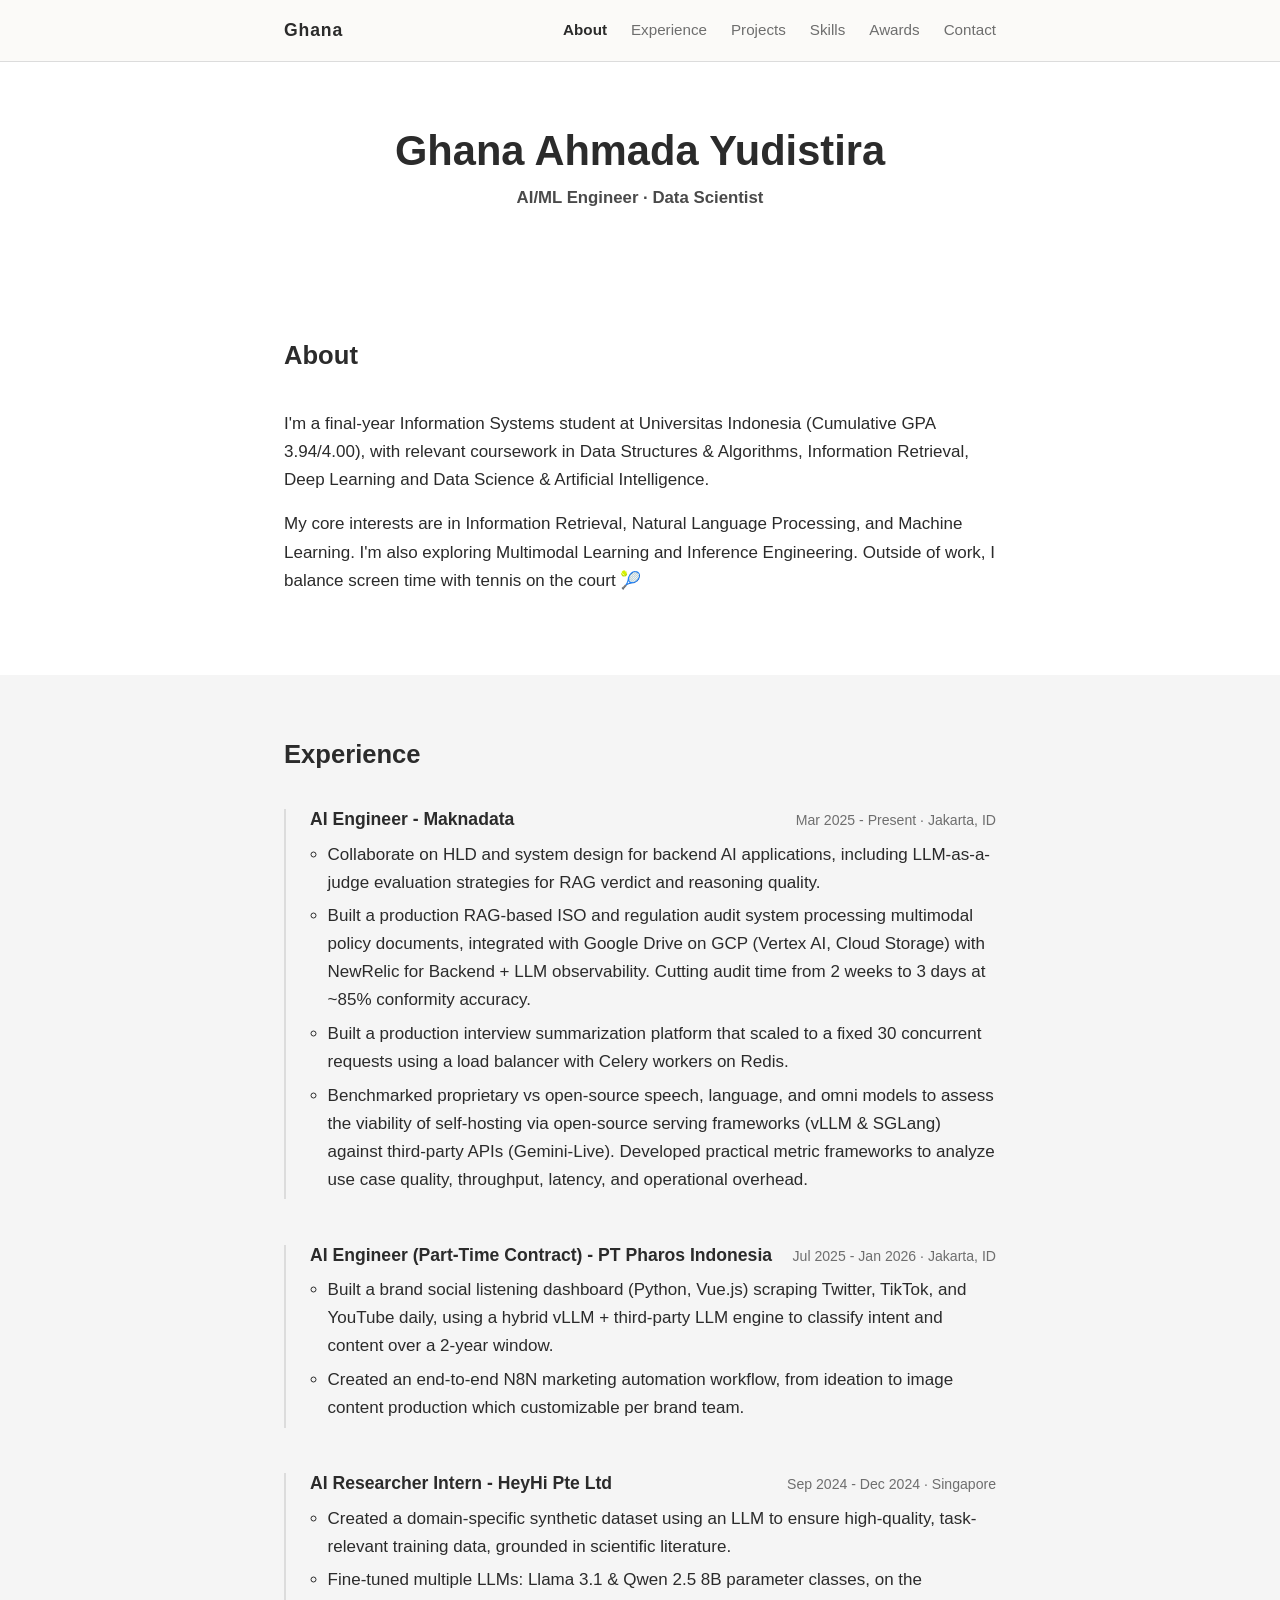
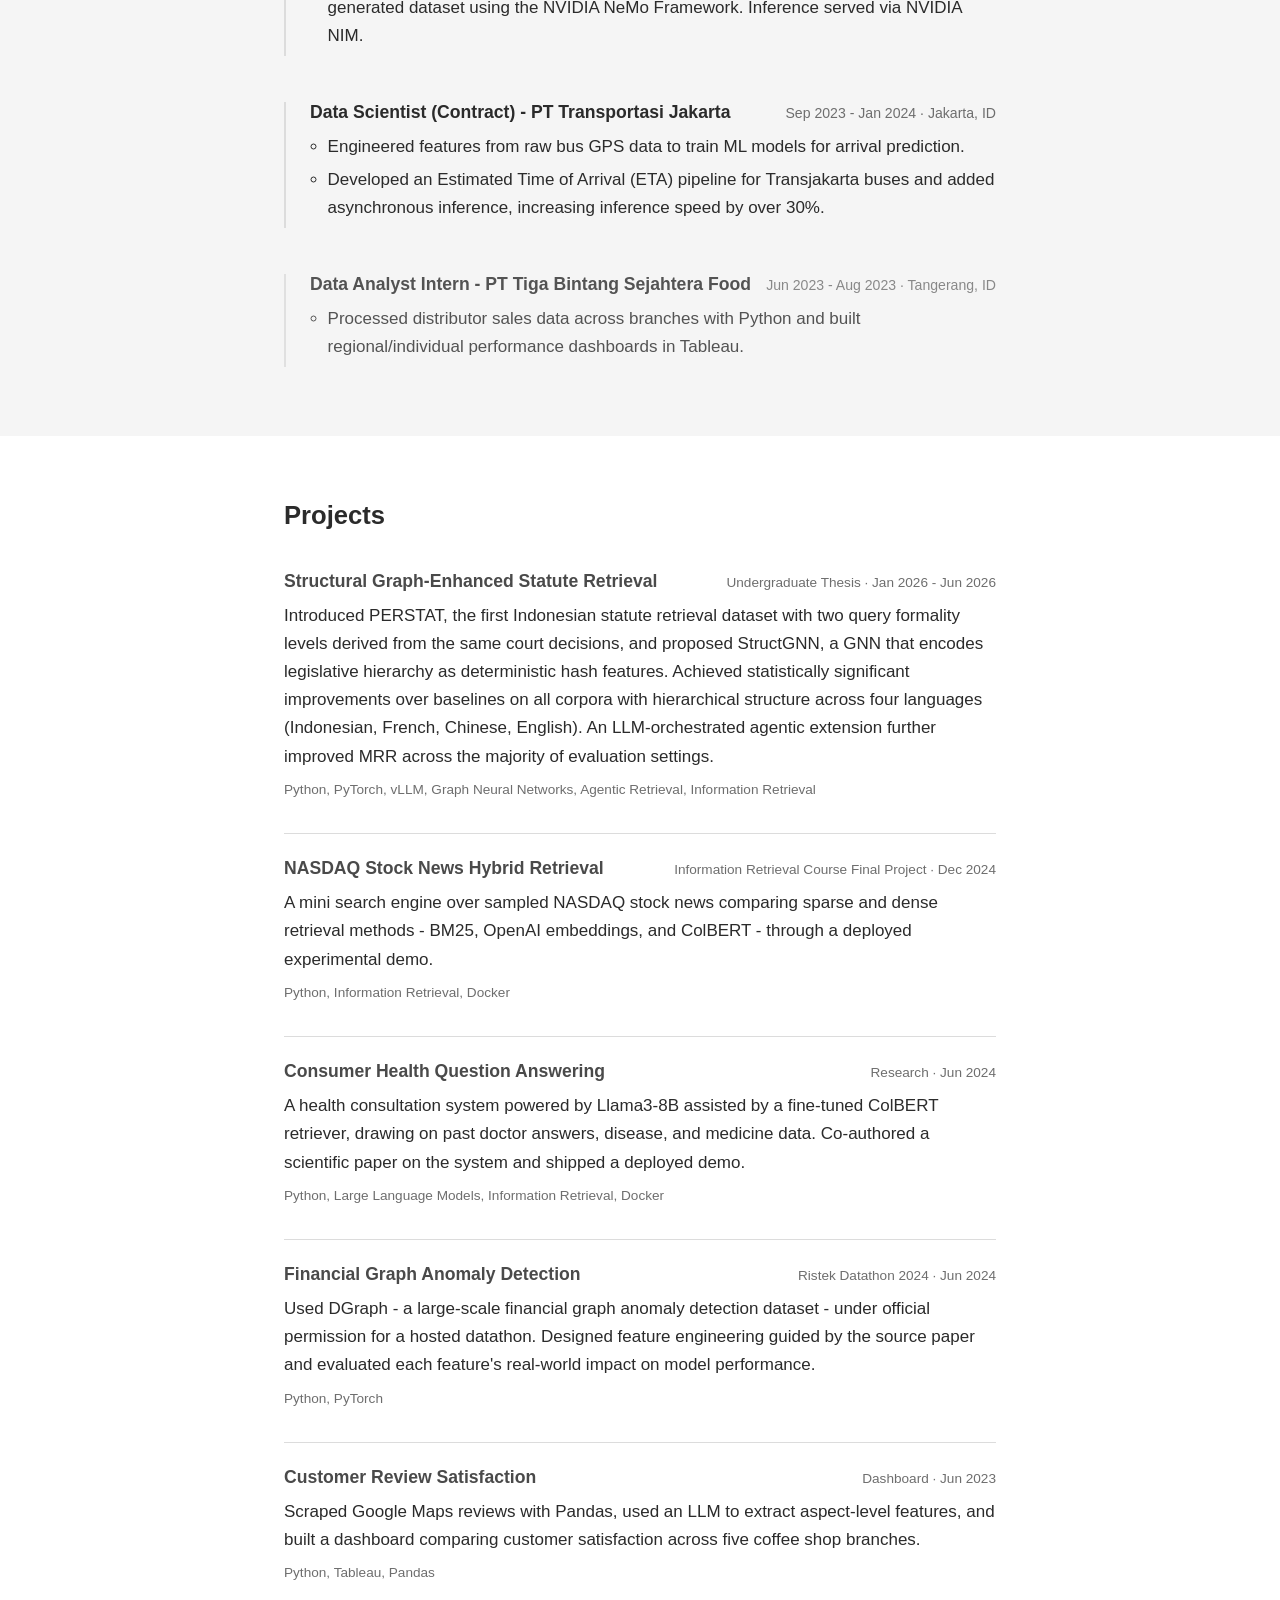
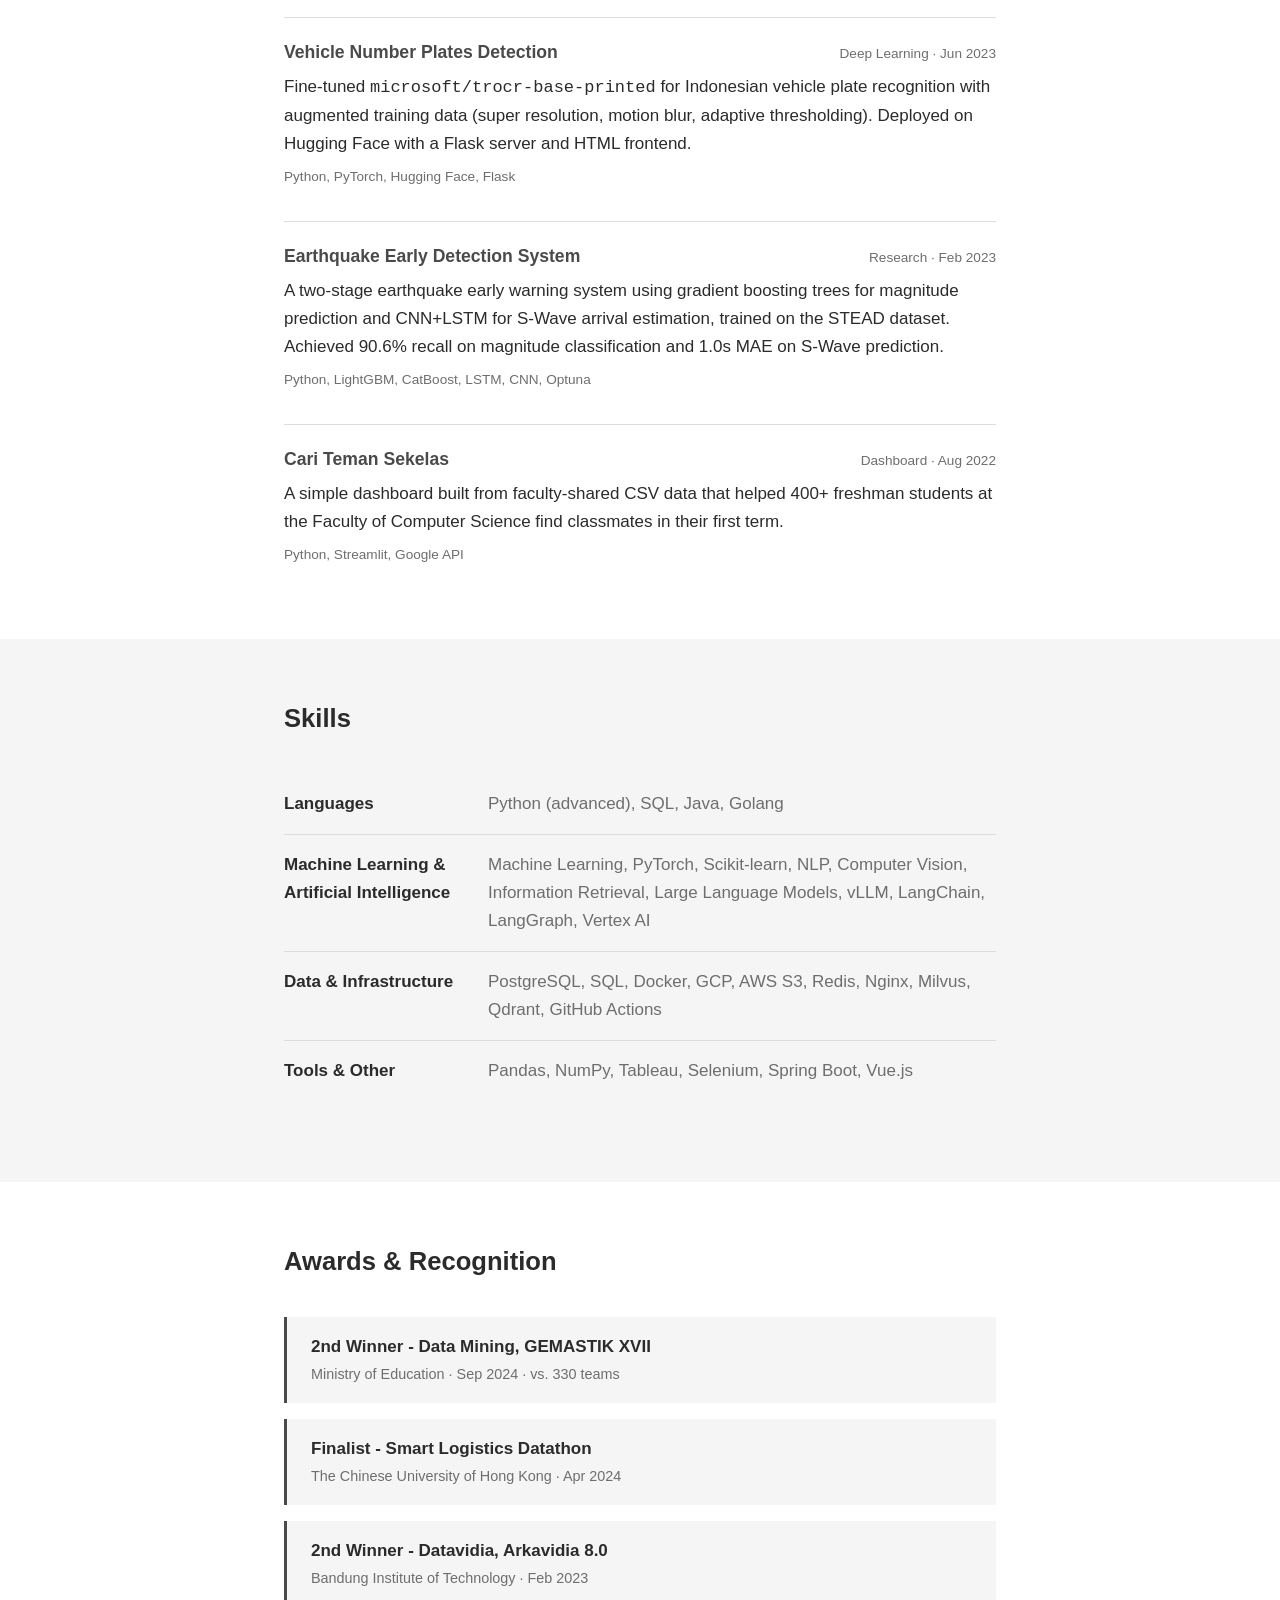
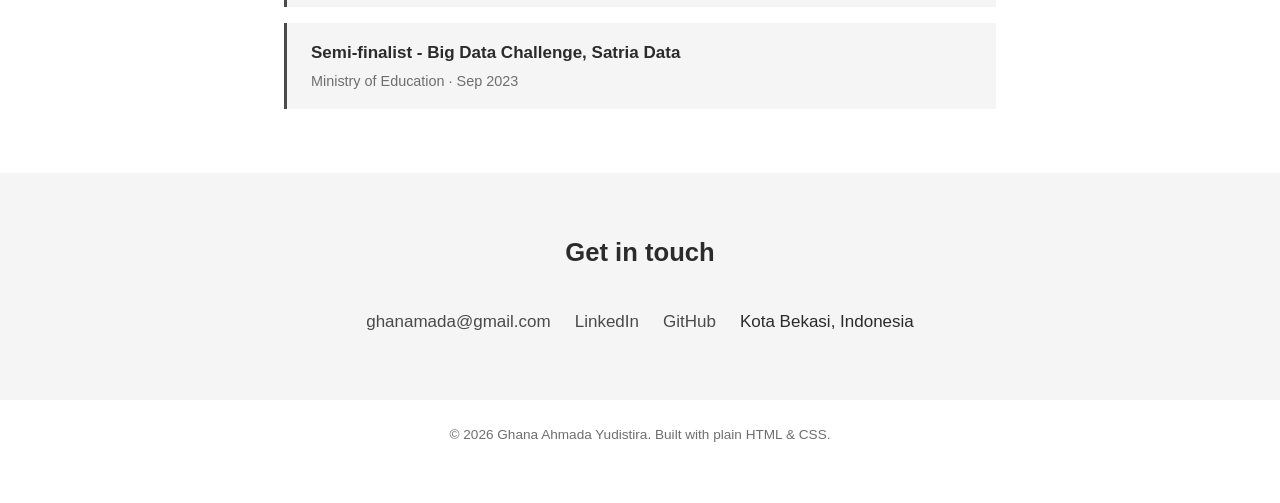
==== index.html @ a3ff5df8 "Initial commit: personal portfolio website Static HTML/CSS/JS portfolio with project detail pages fo" ====
<!DOCTYPE html>
<html lang="en">
<head>
  <meta charset="UTF-8">
  <meta name="viewport" content="width=device-width, initial-scale=1.0">
  <title>Ghana Ahmada Yudistira - AI/ML Engineer</title>
  <meta name="description" content="Portfolio of Ghana Ahmada Yudistira, AI/ML Engineer and Data Scientist.">
  <link rel="stylesheet" href="css/style.css">
</head>
<body>

  <header class="site-header">
    <nav class="nav">
      <a href="#top" class="nav__brand">Ghana</a>
      <button class="nav__toggle" id="navToggle" aria-label="Toggle navigation" aria-expanded="false">
        <span></span><span></span><span></span>
      </button>
      <ul class="nav__links" id="navLinks">
        <li><a href="#about">About</a></li>
        <li><a href="#experience">Experience</a></li>
        <li><a href="#projects">Projects</a></li>
        <li><a href="#skills">Skills</a></li>
        <li><a href="#awards">Awards</a></li>
        <li><a href="#contact">Contact</a></li>
      </ul>
    </nav>
  </header>

  <main id="top">

    <!-- Hero -->
    <section class="hero">
      <div class="container hero__inner">
        <h1 class="hero__name">Ghana Ahmada Yudistira</h1>
        <p class="hero__tagline">AI/ML Engineer · Data Scientist</p>
      </div>
    </section>

    <!-- About -->
    <section id="about" class="section">
      <div class="container">
        <h2 class="section__title">About</h2>
        <p>
          I'm a final-year Information Systems student at Universitas Indonesia (Cumulative GPA 3.94/4.00),
          with relevant coursework in Data Structures &amp; Algorithms, Information Retrieval, Deep Learning and
          Data Science &amp; Artificial Intelligence.
        </p>
        <p>
          My core interests are in Information Retrieval, Natural Language Processing, and Machine
          Learning. I'm also exploring Multimodal Learning and Inference Engineering.
          Outside of work, I balance screen time with tennis on the court 🎾
        </p>
      </div>
    </section>

    <!-- Experience -->
    <section id="experience" class="section section--alt">
      <div class="container">
        <h2 class="section__title">Experience</h2>
        <ol class="timeline">

          <li class="timeline__item">
            <div class="timeline__head">
              <h3>AI Engineer - Maknadata</h3>
              <span class="timeline__date">Mar 2025 - Present · Jakarta, ID</span>
            </div>
            <ul>
              <li>Collaborate on HLD and system design for backend AI applications, including LLM-as-a-judge evaluation strategies for RAG verdict and reasoning quality.</li>
              <li>Built a production RAG-based ISO and regulation audit system processing multimodal policy documents, integrated with Google Drive on GCP (Vertex AI, Cloud Storage) with NewRelic for Backend + LLM observability. Cutting audit time from 2 weeks to 3 days at ~85% conformity accuracy.</li>
              <li>Built a production interview summarization platform that scaled to a fixed 30 concurrent requests using a load balancer with Celery workers on Redis.</li>
              <li>Benchmarked proprietary vs open-source speech, language, and omni models to assess the viability of self-hosting via open-source serving frameworks (vLLM & SGLang) against third-party APIs (Gemini-Live). Developed practical metric frameworks to analyze use case quality, throughput, latency, and operational overhead.</li>
            </ul>
          </li>
          <li class="timeline__item">
            <div class="timeline__head">
              <h3>AI Engineer (Part-Time Contract) - PT Pharos Indonesia</h3>
              <span class="timeline__date">Jul 2025 - Jan 2026 · Jakarta, ID</span>
            </div>
            <ul>
              <li>Built a brand social listening dashboard (Python, Vue.js) scraping Twitter, TikTok, and YouTube daily, using a hybrid vLLM + third-party LLM engine to classify intent and content over a 2-year window.</li>
              <li>Created an end-to-end N8N marketing automation workflow, from ideation to image content production which customizable per brand team.</li>
            </ul>
          </li>

          <li class="timeline__item">
            <div class="timeline__head">
              <h3>AI Researcher Intern - HeyHi Pte Ltd</h3>
              <span class="timeline__date">Sep 2024 - Dec 2024 · Singapore</span>
            </div>
            <ul>
              <li>Created a domain-specific synthetic dataset using an LLM to ensure high-quality, task-relevant training data, grounded in scientific literature.</li>
              <li>Fine-tuned multiple LLMs: Llama 3.1 &amp; Qwen 2.5 8B parameter classes, on the generated dataset using the NVIDIA NeMo Framework. Inference served via NVIDIA NIM.</li>
            </ul>
          </li>

          <li class="timeline__item">
            <div class="timeline__head">
              <h3>Data Scientist (Contract) - PT Transportasi Jakarta</h3>
              <span class="timeline__date">Sep 2023 - Jan 2024 · Jakarta, ID</span>
            </div>
            <ul>
              <li>Engineered features from raw bus GPS data to train ML models for arrival prediction.</li>
              <li>Developed an Estimated Time of Arrival (ETA) pipeline for Transjakarta buses and added asynchronous inference, increasing inference speed by over 30%.</li>
            </ul>
          </li>

          <li class="timeline__item timeline__item--muted">
            <div class="timeline__head">
              <h3>Data Analyst Intern - PT Tiga Bintang Sejahtera Food</h3>
              <span class="timeline__date">Jun 2023 - Aug 2023 · Tangerang, ID</span>
            </div>
            <ul>
              <li>Processed distributor sales data across branches with Python and built regional/individual performance dashboards in Tableau.</li>
            </ul>
          </li>

        </ol>
      </div>
    </section>

    <!-- Projects -->
    <section id="projects" class="section">
      <div class="container">
        <h2 class="section__title">Projects</h2>
        <div class="project-list">

          <article class="project">
            <div class="project__head">
              <h3><a href="projects/indonesian-statute-retrieval.html">Structural Graph-Enhanced Statute Retrieval</a></h3>
              <span class="project__date">Undergraduate Thesis · Jan 2026 - Jun 2026</span>
            </div>
            <p>
              Introduced PERSTAT, the first Indonesian statute retrieval dataset with two query formality
              levels derived from the same court decisions, and proposed StructGNN, a GNN that encodes
              legislative hierarchy as deterministic hash features. Achieved statistically significant
              improvements over baselines on all corpora with hierarchical structure across four languages
              (Indonesian, French, Chinese, English). An LLM-orchestrated agentic extension further
              improved MRR across the majority of evaluation settings.
            </p>
            <p class="project__stack">Python, PyTorch, vLLM, Graph Neural Networks, Agentic Retrieval, Information Retrieval</p>
          </article>

          <article class="project">
            <div class="project__head">
              <h3><a href="projects/nasdaq-stock-news-hybrid-retrieval.html">NASDAQ Stock News Hybrid Retrieval</a></h3>
              <span class="project__date">Information Retrieval Course Final Project · Dec 2024</span>
            </div>
            <p>
              A mini search engine over sampled NASDAQ stock news comparing sparse and dense retrieval
              methods - BM25, OpenAI embeddings, and ColBERT - through a deployed experimental demo.
            </p>
            <p class="project__stack">Python, Information Retrieval, Docker</p>
          </article>

          <article class="project">
            <div class="project__head">
              <h3><a href="projects/consumer-health-question-answering.html">Consumer Health Question Answering</a></h3>
              <span class="project__date">Research · Jun 2024</span>
            </div>
            <p>
              A health consultation system powered by Llama3-8B assisted by a fine-tuned ColBERT
              retriever, drawing on past doctor answers, disease, and medicine data. Co-authored a
              scientific paper on the system and shipped a deployed demo.
            </p>
            <p class="project__stack">Python, Large Language Models, Information Retrieval, Docker</p>
          </article>

          <article class="project">
            <div class="project__head">
              <h3><a href="projects/financial-graph-anomaly-detection.html">Financial Graph Anomaly Detection</a></h3>
              <span class="project__date">Ristek Datathon 2024 · Jun 2024</span>
            </div>
            <p>
              Used DGraph - a large-scale financial graph anomaly detection dataset - under official
              permission for a hosted datathon. Designed feature engineering guided by the source paper
              and evaluated each feature's real-world impact on model performance.
            </p>
            <p class="project__stack">Python, PyTorch</p>
          </article>

          <article class="project">
            <div class="project__head">
              <h3><a href="projects/customer-review-satisfaction.html">Customer Review Satisfaction</a></h3>
              <span class="project__date">Dashboard · Jun 2023</span>
            </div>
            <p>
              Scraped Google Maps reviews with Pandas, used an LLM to extract aspect-level features,
              and built a dashboard comparing customer satisfaction across five coffee shop branches.
            </p>
            <p class="project__stack">Python, Tableau, Pandas</p>
          </article>

          <article class="project">
            <div class="project__head">
              <h3><a href="projects/vehicle-plate-ocr.html">Vehicle Number Plates Detection</a></h3>
              <span class="project__date">Deep Learning &middot; Jun 2023</span>
            </div>
            <p>
              Fine-tuned <code>microsoft/trocr-base-printed</code> for Indonesian vehicle plate
              recognition with augmented training data (super resolution, motion blur, adaptive
              thresholding). Deployed on Hugging Face with a Flask server and HTML frontend.
            </p>
            <p class="project__stack">Python, PyTorch, Hugging Face, Flask</p>
          </article>

          <article class="project">
            <div class="project__head">
              <h3><a href="projects/earthquake-early-detection.html">Earthquake Early Detection System</a></h3>
              <span class="project__date">Research &middot; Feb 2023</span>
            </div>
            <p>
              A two-stage earthquake early warning system using gradient boosting trees for magnitude
              prediction and CNN+LSTM for S-Wave arrival estimation, trained on the STEAD dataset.
              Achieved 90.6% recall on magnitude classification and 1.0s MAE on S-Wave prediction.
            </p>
            <p class="project__stack">Python, LightGBM, CatBoost, LSTM, CNN, Optuna</p>
          </article>

          <article class="project">
            <div class="project__head">
              <h3><a href="projects/cari-teman-sekelas.html">Cari Teman Sekelas</a></h3>
              <span class="project__date">Dashboard · Aug 2022</span>
            </div>
            <p>
              A simple dashboard built from faculty-shared CSV data that helped 400+ freshman students
              at the Faculty of Computer Science find classmates in their first term.
            </p>
            <p class="project__stack">Python, Streamlit, Google API</p>
          </article>

        </div>

      </div>
    </section>

    <!-- Skills -->
    <section id="skills" class="section section--alt">
      <div class="container">
        <h2 class="section__title">Skills</h2>
        <dl class="skills">
          <div class="skills__row">
            <dt>Languages</dt>
            <dd>Python (advanced), SQL, Java, Golang</dd>
          </div>
          <div class="skills__row">
            <dt>Machine Learning &amp; Artificial Intelligence</dt>
            <dd>Machine Learning, PyTorch, Scikit-learn, NLP, Computer Vision, Information Retrieval, Large Language Models, vLLM, LangChain, LangGraph, Vertex AI</dd>
          </div>
          <div class="skills__row">
            <dt>Data &amp; Infrastructure</dt>
            <dd>PostgreSQL, SQL, Docker, GCP, AWS S3, Redis, Nginx, Milvus, Qdrant, GitHub Actions</dd>
          </div>
          <div class="skills__row">
            <dt>Tools &amp; Other</dt>
            <dd>Pandas, NumPy, Tableau, Selenium, Spring Boot, Vue.js</dd>
          </div>
        </dl>
      </div>
    </section>

    <!-- Awards -->
    <section id="awards" class="section">
      <div class="container">
        <h2 class="section__title">Awards &amp; Recognition</h2>
        <ul class="awards">
          <li>
            <span class="awards__title">2nd Winner - Data Mining, GEMASTIK XVII</span>
            <span class="awards__meta">Ministry of Education · Sep 2024 · vs. 330 teams</span>
          </li>
          <li>
            <span class="awards__title">Finalist - Smart Logistics Datathon</span>
            <span class="awards__meta">The Chinese University of Hong Kong · Apr 2024</span>
          </li>
          <li>
            <span class="awards__title">2nd Winner - Datavidia, Arkavidia 8.0</span>
            <span class="awards__meta">Bandung Institute of Technology · Feb 2023</span>
          </li>
          <li>
            <span class="awards__title">Semi-finalist - Big Data Challenge, Satria Data</span>
            <span class="awards__meta">Ministry of Education · Sep 2023</span>
          </li>
        </ul>
      </div>
    </section>

    <!-- Contact -->
    <section id="contact" class="section section--alt">
      <div class="container contact">
        <h2 class="section__title">Get in touch</h2>
<ul class="contact__list">
          <li><a href="mailto:ghanamada@gmail.com">ghanamada@gmail.com</a></li>
          <li><a href="https://www.linkedin.com/in/ghana-ahmada-yudistira-41a877226/" target="_blank" rel="noopener">LinkedIn</a></li>
          <li><a href="https://github.com/ghanahmada" target="_blank" rel="noopener">GitHub</a></li>
          <li>Kota Bekasi, Indonesia</li>
        </ul>
      </div>
    </section>

  </main>

  <footer class="site-footer">
    <div class="container">
      <p>&copy; <span id="year"></span> Ghana Ahmada Yudistira. Built with plain HTML &amp; CSS.</p>
    </div>
  </footer>

  <script src="js/main.js"></script>
</body>
</html>
---- css/style.css ----
/* ---------------------------------- */
/* Variables & reset                   */
/* ---------------------------------- */
:root {
  --color-bg: #ffffff;
  --color-bg-alt: #f5f5f5;
  --color-text: #2b2b2b;
  --color-text-muted: #6e6e6e;
  --color-accent: #4a4a4a;
  --color-border: #dcdcdc;

  --font-heading: -apple-system, BlinkMacSystemFont, "Segoe UI", Roboto, Helvetica, Arial, sans-serif;
  --font-body: -apple-system, BlinkMacSystemFont, "Segoe UI", Roboto, Helvetica, Arial, sans-serif;

  --content-width: 760px;
  --space-1: 0.5rem;
  --space-2: 1rem;
  --space-3: 1.5rem;
  --space-4: 2.5rem;
  --space-5: 4rem;
}

* {
  box-sizing: border-box;
}

html {
  scroll-behavior: smooth;
}

body {
  margin: 0;
  background: var(--color-bg);
  color: var(--color-text);
  font-family: var(--font-body);
  font-size: 17px;
  line-height: 1.65;
  -webkit-font-smoothing: antialiased;
}

h1, h2, h3 {
  font-family: var(--font-heading);
  line-height: 1.2;
  margin: 0 0 var(--space-2);
}

p {
  margin: 0 0 var(--space-2);
}

a {
  color: var(--color-accent);
  text-decoration: none;
  border-bottom: 1px solid transparent;
  transition: border-color 0.15s ease;
}

a:hover,
a:focus-visible {
  border-bottom-color: currentColor;
}

ul, ol {
  margin: 0;
  padding-left: 1.25rem;
}

.container {
  max-width: var(--content-width);
  margin: 0 auto;
  padding: 0 var(--space-3);
}

/* ---------------------------------- */
/* Header / nav                        */
/* ---------------------------------- */
.site-header {
  position: sticky;
  top: 0;
  z-index: 10;
  background: rgba(251, 250, 248, 0.9);
  backdrop-filter: blur(6px);
  border-bottom: 1px solid var(--color-border);
}

.nav {
  max-width: var(--content-width);
  margin: 0 auto;
  padding: var(--space-2) var(--space-3);
  display: flex;
  align-items: center;
  justify-content: space-between;
}

.nav__brand {
  font-family: var(--font-heading);
  font-weight: 700;
  font-size: 1.1rem;
  letter-spacing: 0.05em;
  color: var(--color-text);
  border-bottom: none;
}

.nav__back {
  font-size: 0.95rem;
  color: var(--color-text-muted);
}

.nav__links {
  list-style: none;
  display: flex;
  gap: var(--space-3);
  margin: 0;
  padding: 0;
}

.nav__links a {
  color: var(--color-text-muted);
  font-size: 0.95rem;
}

.nav__links a:hover {
  color: var(--color-accent);
}

.nav__links a.is-active {
  color: var(--color-text);
  font-weight: 700;
}

.nav__toggle {
  display: none;
  flex-direction: column;
  justify-content: space-between;
  width: 24px;
  height: 18px;
  background: none;
  border: none;
  cursor: pointer;
  padding: 0;
}

.nav__toggle span {
  display: block;
  height: 2px;
  width: 100%;
  background: var(--color-text);
}

/* ---------------------------------- */
/* Hero                                */
/* ---------------------------------- */
.hero {
  padding: var(--space-5) 0 var(--space-4);
}

.hero__inner {
  text-align: center;
}

.hero__name {
  font-size: clamp(1.8rem, 4vw, 2.6rem);
  margin-bottom: var(--space-1);
}

.hero__tagline {
  color: var(--color-accent);
  font-size: 1.05rem;
  font-weight: 600;
  margin-bottom: var(--space-3);
}

.hero__lede {
  max-width: 56ch;
  margin: 0 auto var(--space-3);
  color: var(--color-text-muted);
}

.hero__links {
  display: flex;
  flex-wrap: wrap;
  gap: var(--space-2);
  justify-content: center;
  align-items: center;
}

/* ---------------------------------- */
/* Sections                            */
/* ---------------------------------- */
.section {
  padding: var(--space-5) 0;
}

.section--alt {
  background: var(--color-bg-alt);
}

.section__title {
  font-size: 1.6rem;
  margin-bottom: var(--space-4);
}

.subheading {
  font-size: 1.05rem;
  margin-top: var(--space-4);
  margin-bottom: var(--space-2);
}

/* ---------------------------------- */
/* About / awards                      */
/* ---------------------------------- */
.awards {
  list-style: none;
  padding: 0;
  display: grid;
  gap: var(--space-2);
}

.awards li {
  display: flex;
  flex-direction: column;
  gap: 0.15rem;
  padding: var(--space-2) var(--space-3);
  background: var(--color-bg-alt);
  border-left: 3px solid var(--color-accent);
}

.awards__title {
  font-weight: 600;
}

.awards__meta {
  font-size: 0.9rem;
  color: var(--color-text-muted);
}

/* ---------------------------------- */
/* Experience timeline                 */
/* ---------------------------------- */
.timeline {
  list-style: none;
  padding: 0;
  display: grid;
  gap: var(--space-4);
}

.timeline__item {
  padding-left: var(--space-3);
  border-left: 2px solid var(--color-border);
}

.timeline__item--muted {
  opacity: 0.8;
}

.timeline__head {
  display: flex;
  flex-wrap: wrap;
  align-items: baseline;
  justify-content: space-between;
  gap: var(--space-1);
  margin-bottom: var(--space-1);
}

.timeline__head h3 {
  margin: 0;
  font-size: 1.1rem;
}

.timeline__date {
  font-size: 0.88rem;
  color: var(--color-text-muted);
  white-space: nowrap;
}

.timeline ul {
  margin-top: var(--space-1);
  padding-left: 1.1rem;
}

.timeline li {
  margin-bottom: 0.35rem;
}

/* ---------------------------------- */
/* Projects                            */
/* ---------------------------------- */
.project-list {
  display: grid;
}

.project {
  padding: var(--space-3) 0;
  border-bottom: 1px solid var(--color-border);
}

.project-list .project:first-child {
  padding-top: 0;
}

.project-list .project:last-child {
  border-bottom: none;
  padding-bottom: 0;
}

.project__head {
  display: flex;
  flex-wrap: wrap;
  align-items: baseline;
  justify-content: space-between;
  gap: var(--space-1);
  margin-bottom: var(--space-1);
}

.project__head h3 {
  margin: 0;
  font-size: 1.1rem;
}

.project__date {
  font-size: 0.85rem;
  color: var(--color-text-muted);
  white-space: nowrap;
}

.project p {
  margin-bottom: var(--space-1);
}

.project__stack {
  font-size: 0.85rem;
  color: var(--color-text-muted);
  margin-bottom: 0;
}

.more-projects {
  margin-top: var(--space-3);
}

.more-projects summary {
  cursor: pointer;
  color: var(--color-text);
  font-weight: 600;
}

.more-projects .project {
  margin-top: var(--space-3);
  border-bottom: none;
  padding: 0;
}

/* ---------------------------------- */
/* Skills                              */
/* ---------------------------------- */
.skills {
  display: grid;
}

.skills__row {
  display: grid;
  grid-template-columns: 180px 1fr;
  gap: var(--space-3);
  padding: var(--space-2) 0;
  border-bottom: 1px solid var(--color-border);
}

.skills__row:last-child {
  border-bottom: none;
}

.skills__row dt {
  font-weight: 600;
}

.skills__row dd {
  margin: 0;
  color: var(--color-text-muted);
}

/* ---------------------------------- */
/* Writing list                        */
/* ---------------------------------- */
.writing-list {
  list-style: none;
  padding: 0;
  display: grid;
  gap: var(--space-2);
}

.writing-list li {
  display: flex;
  flex-direction: column;
  gap: 0.15rem;
}

.writing-list__title {
  font-weight: 600;
}

.writing-list__meta {
  font-size: 0.88rem;
  color: var(--color-text-muted);
}

/* ---------------------------------- */
/* Contact                             */
/* ---------------------------------- */
.contact {
  text-align: center;
}

.contact p {
  max-width: 56ch;
  margin: 0 auto var(--space-3);
  color: var(--color-text-muted);
}

.contact__list {
  list-style: none;
  padding: 0;
  display: flex;
  flex-wrap: wrap;
  gap: var(--space-3);
  justify-content: center;
}

/* ---------------------------------- */
/* Project detail page                 */
/* ---------------------------------- */
.project-detail {
  padding: var(--space-5) 0;
}

.project-detail h1 {
  font-size: clamp(1.6rem, 4vw, 2.2rem);
  margin-bottom: var(--space-1);
}

.project-detail__meta {
  font-size: 0.9rem;
  color: var(--color-text-muted);
  margin-bottom: 0.25rem;
}

.project-detail__stack {
  font-size: 0.9rem;
  color: var(--color-text-muted);
  margin-bottom: var(--space-4);
}

.project-detail section {
  margin-bottom: var(--space-4);
}

.project-detail h2 {
  font-size: 1.2rem;
  margin-bottom: var(--space-2);
}

.figure-placeholder {
  margin: 0;
  padding: var(--space-4) var(--space-3);
  border: 1px dashed var(--color-border);
  text-align: center;
  color: var(--color-text-muted);
  font-size: 0.9rem;
}

.figure-placeholder p {
  margin: 0;
}

.project-detail figure img {
  max-width: 100%;
  display: block;
}

.project-detail figcaption {
  font-size: 0.85rem;
  color: var(--color-text-muted);
  margin-top: var(--space-1);
}

/* ---------------------------------- */
/* Footer                              */
/* ---------------------------------- */
.site-footer {
  padding: var(--space-3) 0 var(--space-4);
  text-align: center;
  font-size: 0.85rem;
  color: var(--color-text-muted);
}

/* ---------------------------------- */
/* Tables                              */
/* ---------------------------------- */
.results-table {
  width: 100%;
  border-collapse: collapse;
  font-size: 0.85rem;
  margin: var(--space-3) 0;
  overflow-x: auto;
  display: block;
}

.results-table thead {
  background: var(--color-bg-alt);
}

.results-table th,
.results-table td {
  padding: 0.4rem 0.6rem;
  text-align: center;
  border: 1px solid var(--color-border);
  white-space: nowrap;
}

.results-table th {
  font-weight: 600;
}

.results-table td:first-child,
.results-table th:first-child {
  text-align: left;
}

.results-table .group-header td {
  font-weight: 600;
  background: var(--color-bg-alt);
  text-align: center;
}

.results-table .best {
  font-weight: 700;
}

.results-table caption {
  caption-side: bottom;
  font-size: 0.8rem;
  color: var(--color-text-muted);
  text-align: left;
  padding-top: var(--space-1);
}

/* ---------------------------------- */
/* Responsive                          */
/* ---------------------------------- */
@media (max-width: 640px) {
  .nav__toggle {
    display: flex;
  }

  .nav__links {
    position: absolute;
    top: 100%;
    left: 0;
    right: 0;
    flex-direction: column;
    background: var(--color-bg);
    border-bottom: 1px solid var(--color-border);
    padding: var(--space-2) var(--space-3);
    gap: var(--space-2);
    display: none;
  }

  .nav__links.is-open {
    display: flex;
  }

  .timeline__head,
  .project__head {
    flex-direction: column;
    align-items: flex-start;
  }

  .skills__row {
    grid-template-columns: 1fr;
    gap: 0.25rem;
  }
}
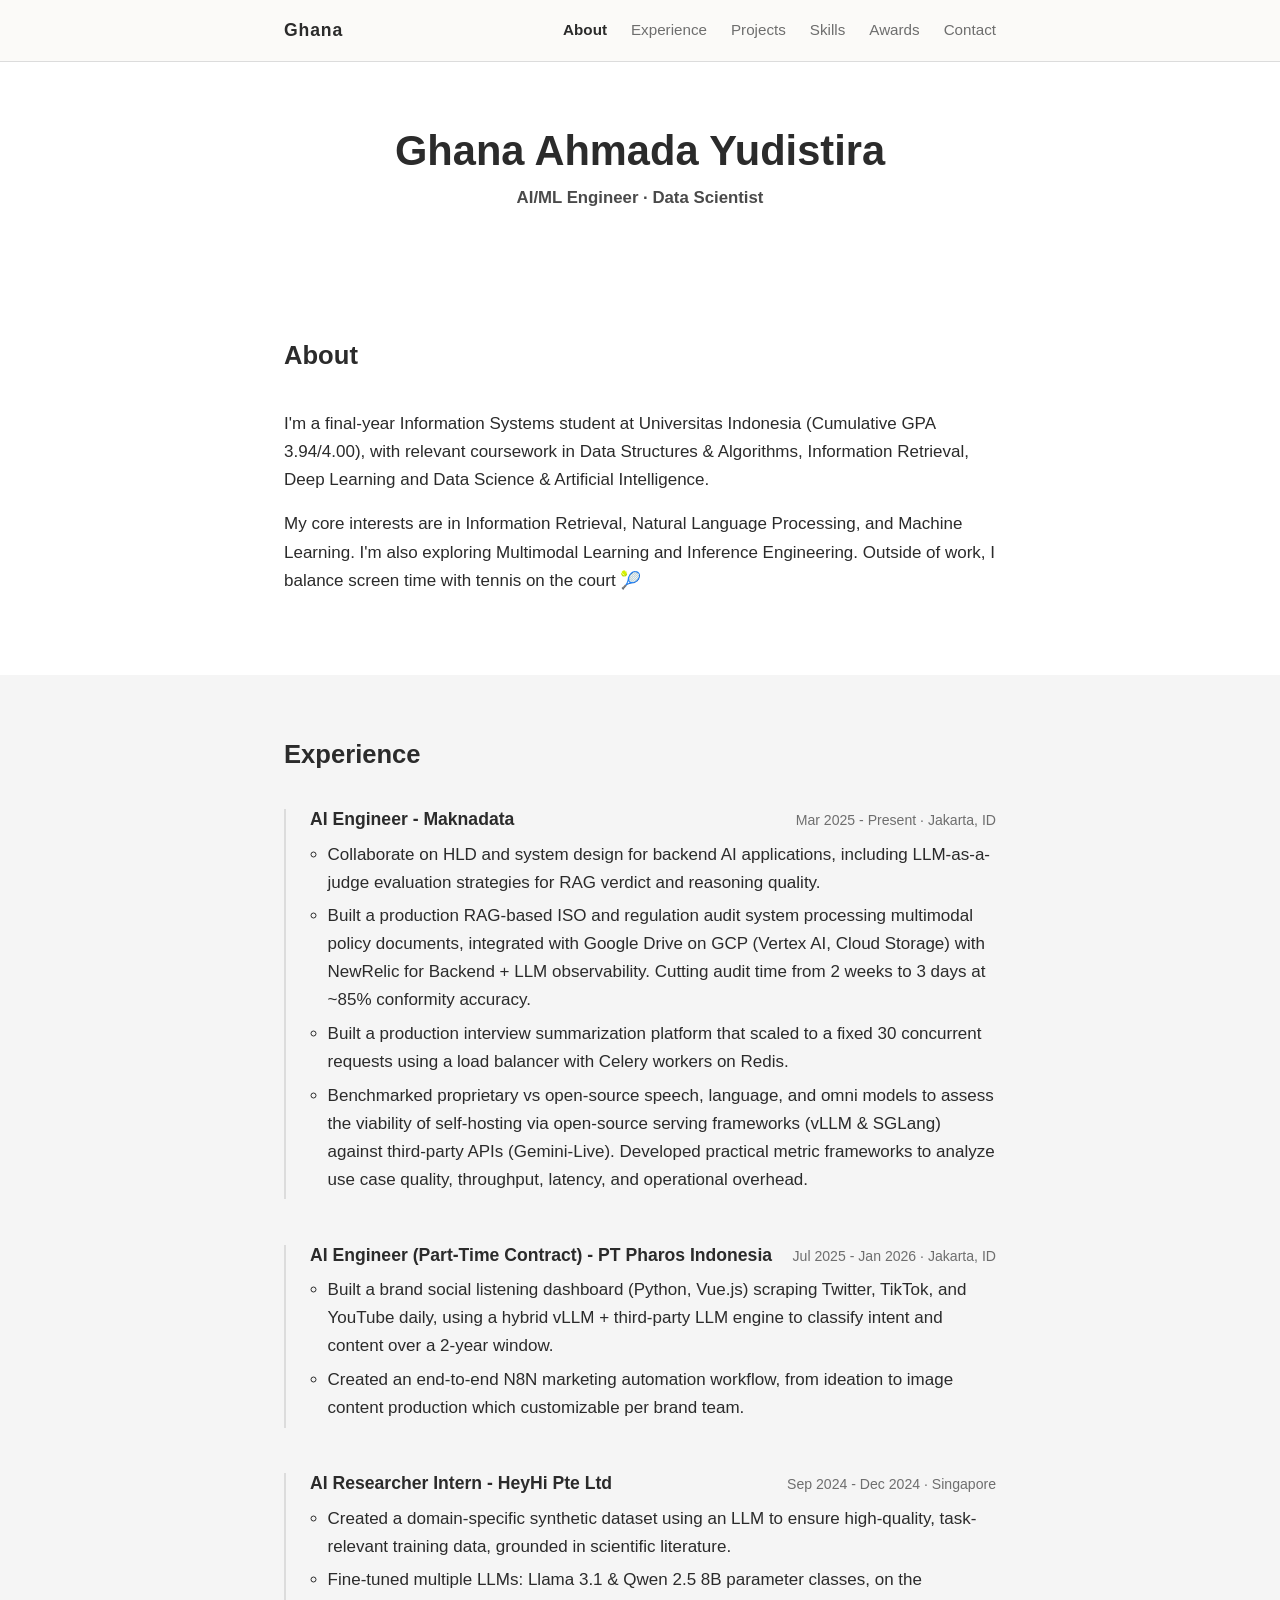
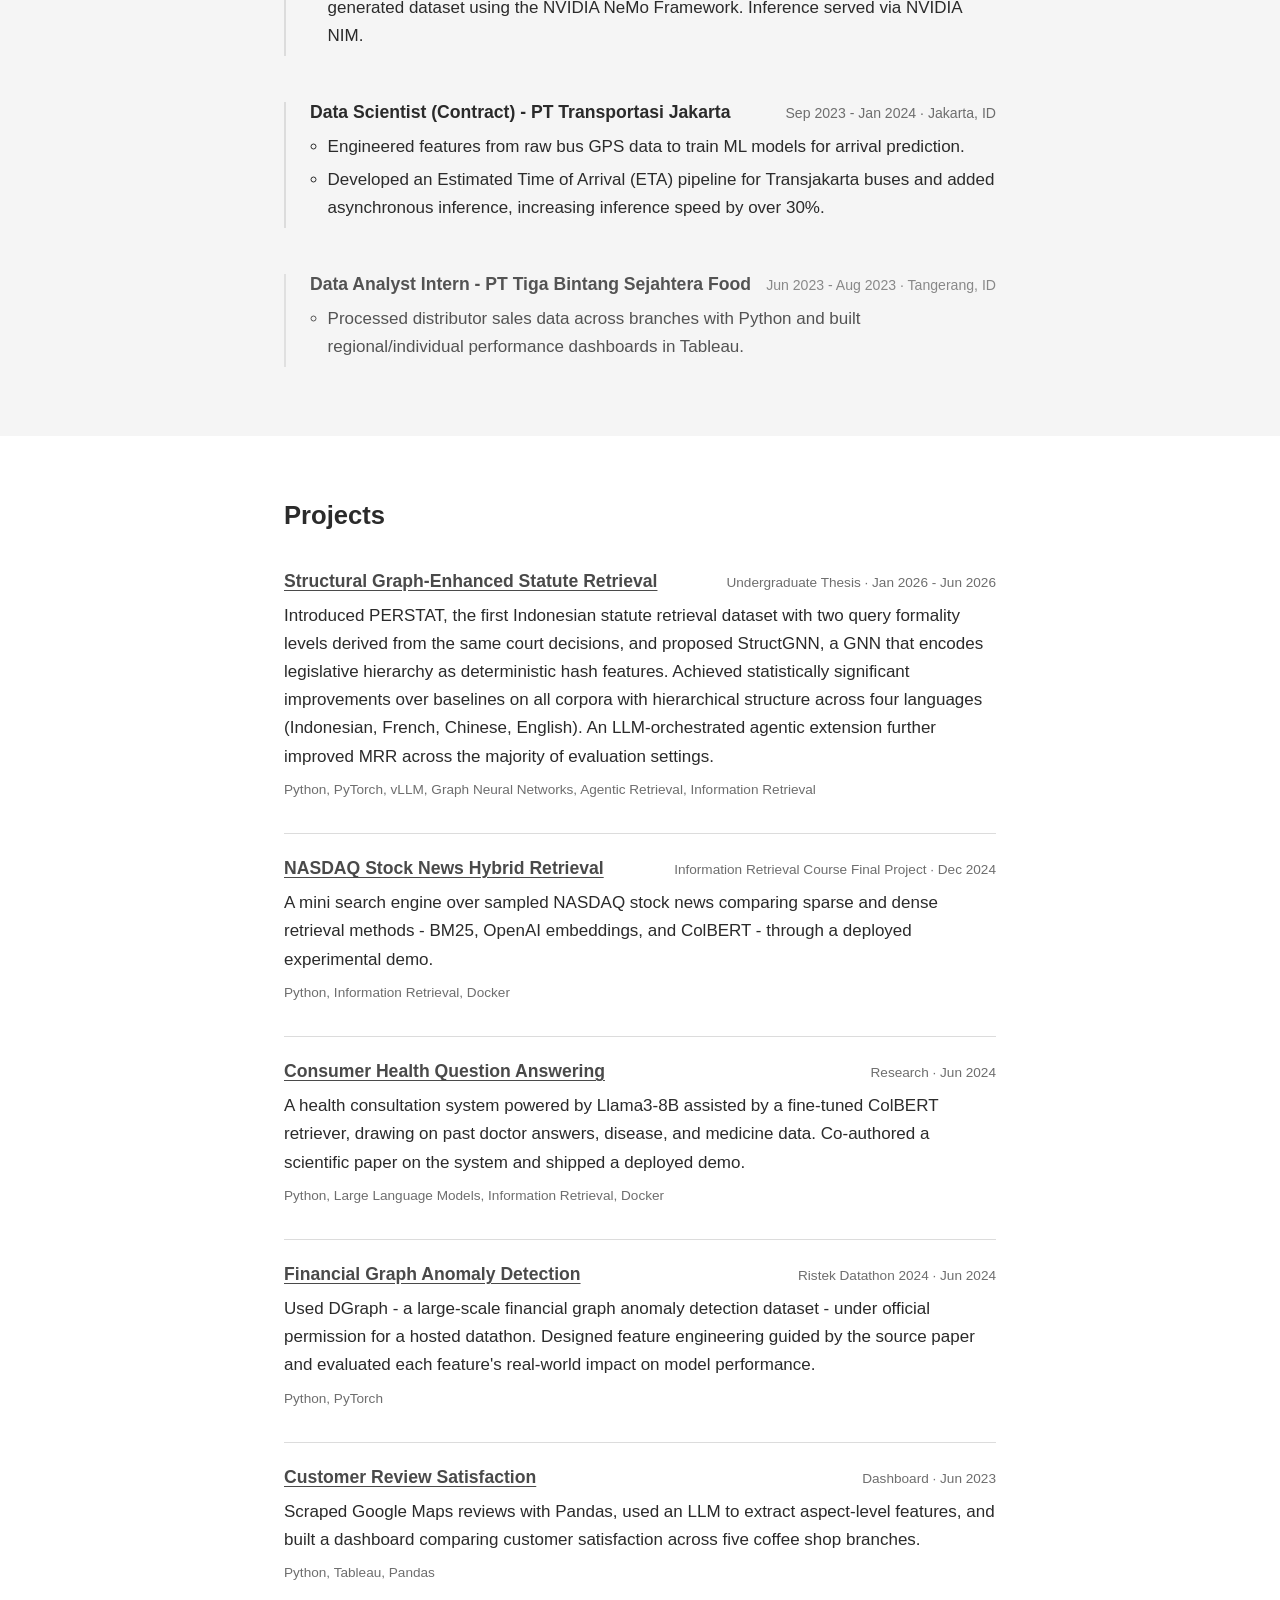
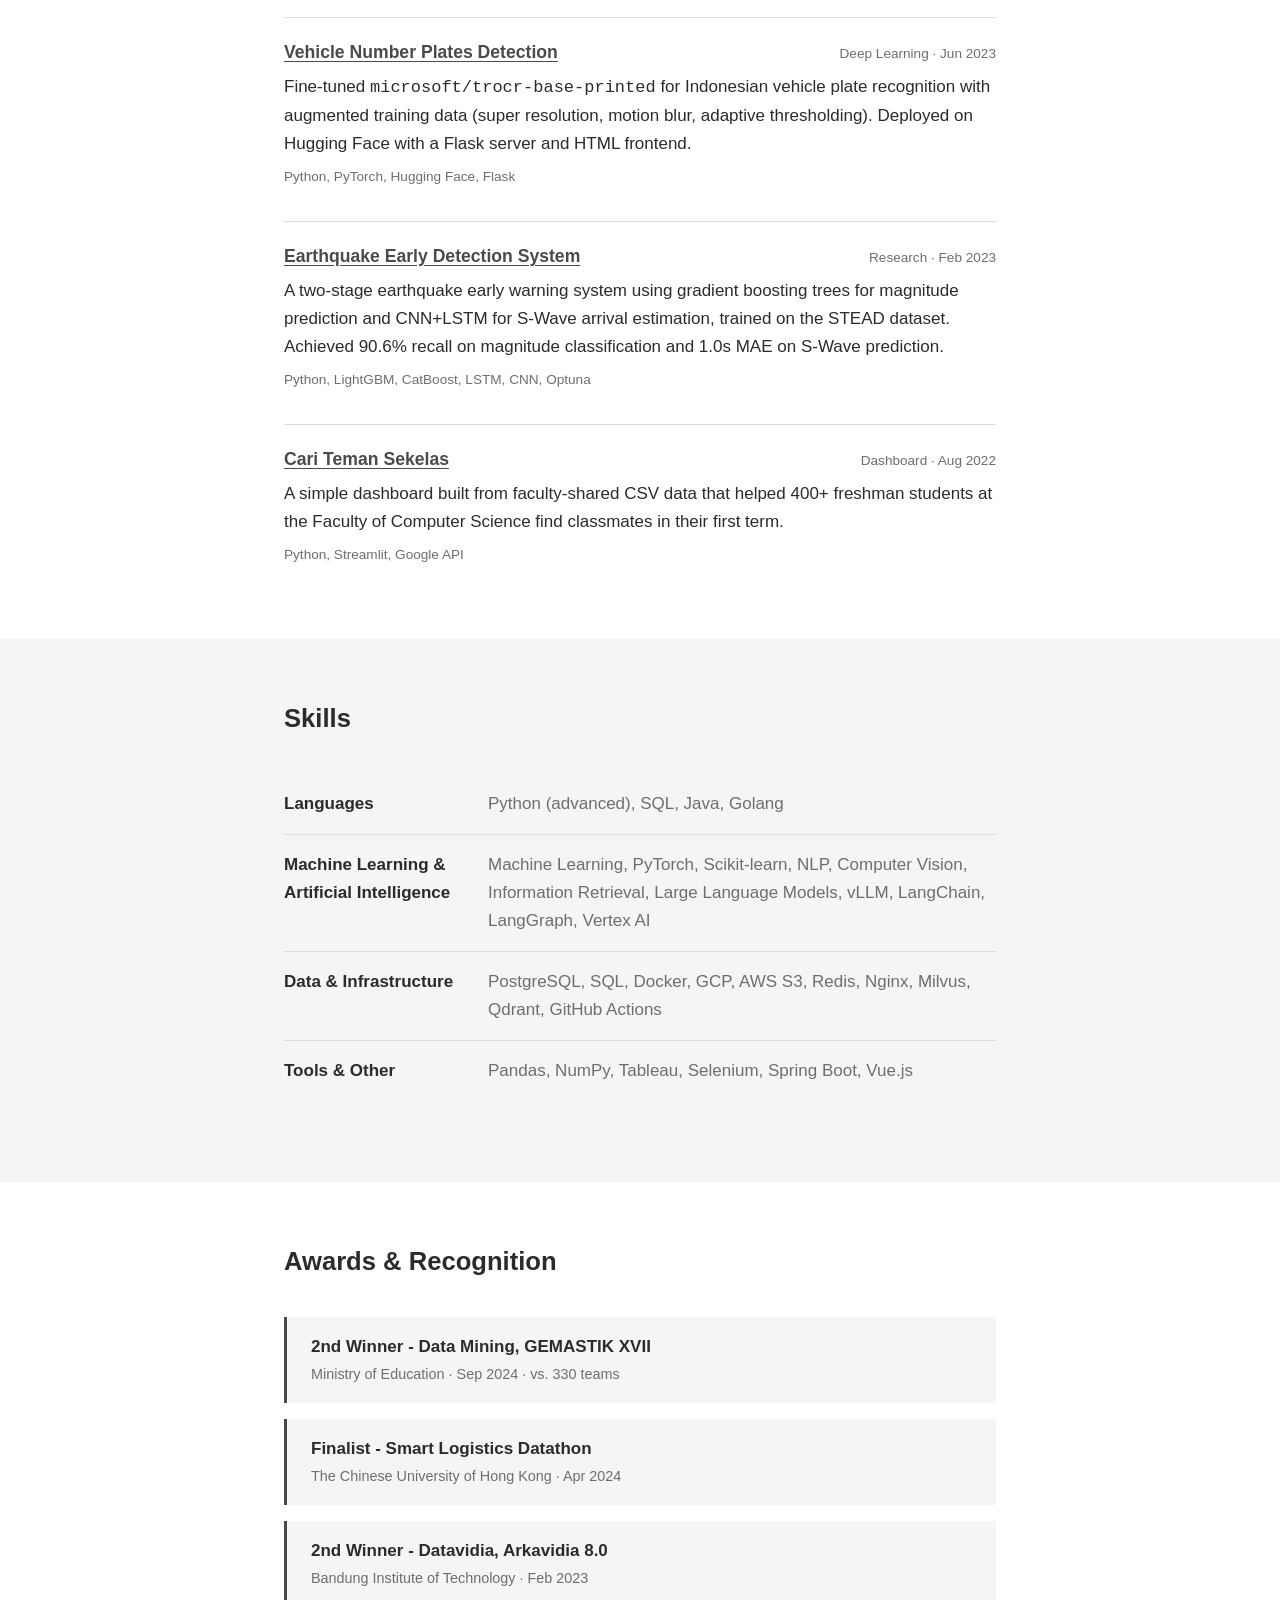
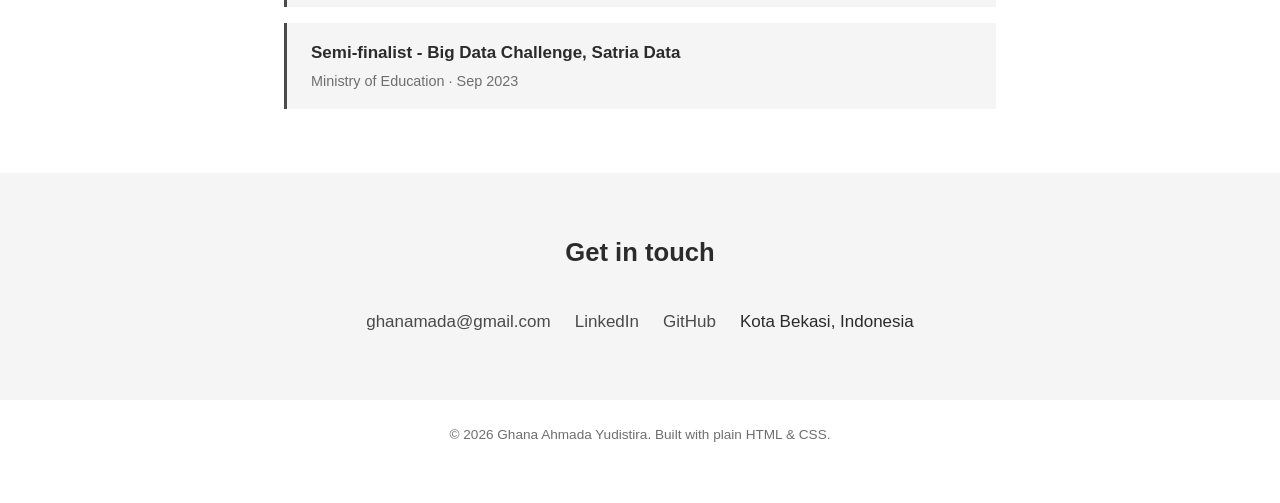
==== commit bd9376db: "feat: add OpenGraph and Twitter Card meta tags for link previews" ====
--- a/index.html
+++ b/index.html
@@ -5,6 +5,16 @@
   <meta name="viewport" content="width=device-width, initial-scale=1.0">
   <title>Ghana Ahmada Yudistira - AI/ML Engineer</title>
   <meta name="description" content="Portfolio of Ghana Ahmada Yudistira, AI/ML Engineer and Data Scientist.">
+
+  <meta property="og:title" content="Ghana Ahmada Yudistira - AI/ML Engineer">
+  <meta property="og:description" content="Final-year Information Systems student at Universitas Indonesia. Core interests in Information Retrieval, NLP, and Machine Learning.">
+  <meta property="og:type" content="website">
+  <meta property="og:url" content="https://ghanahmada.github.io/me/">
+
+  <meta name="twitter:card" content="summary">
+  <meta name="twitter:title" content="Ghana Ahmada Yudistira - AI/ML Engineer">
+  <meta name="twitter:description" content="Final-year Information Systems student at Universitas Indonesia. Core interests in Information Retrieval, NLP, and Machine Learning.">
+
   <link rel="stylesheet" href="css/style.css">
 </head>
 <body>
--- a/css/style.css
+++ b/css/style.css
@@ -315,6 +315,11 @@
 .project__head h3 {
   margin: 0;
   font-size: 1.1rem;
+}
+
+.project__head h3 a {
+  text-decoration: underline;
+  text-underline-offset: 3px;
 }
 
 .project__date {
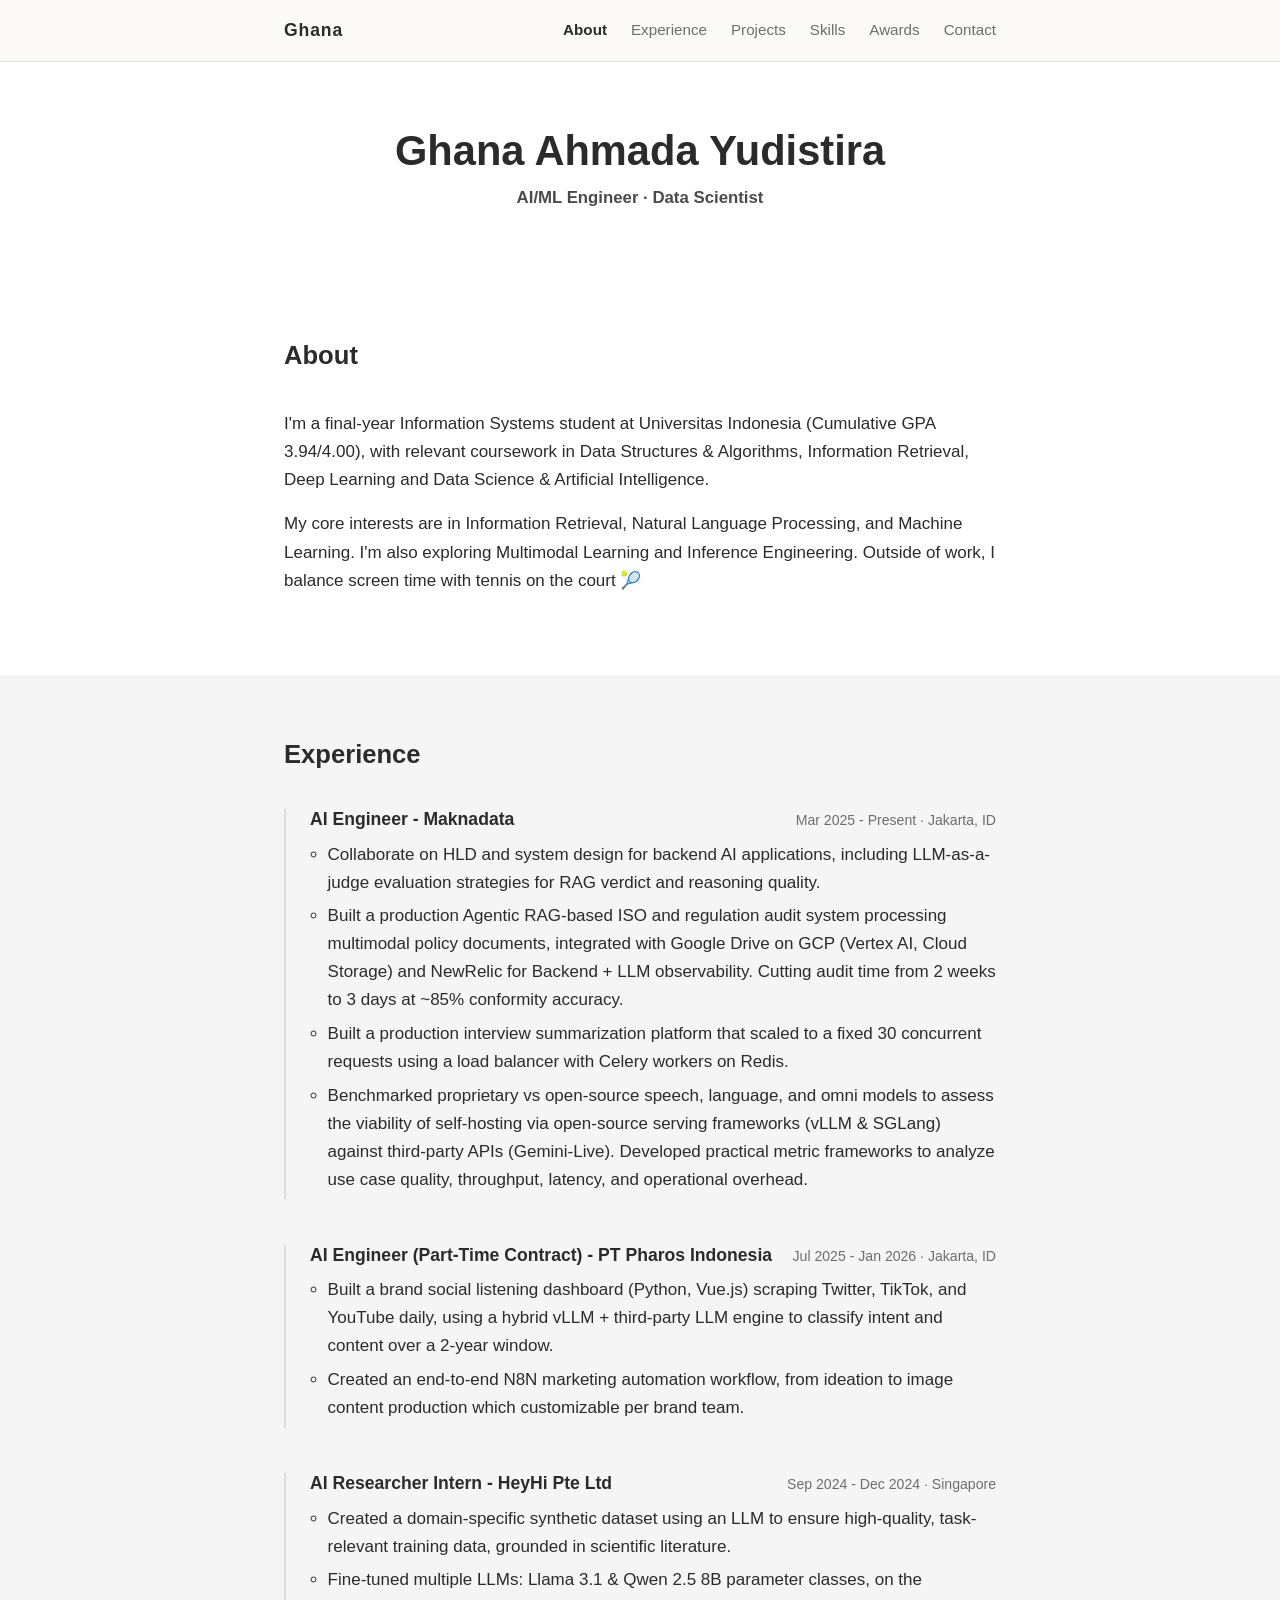
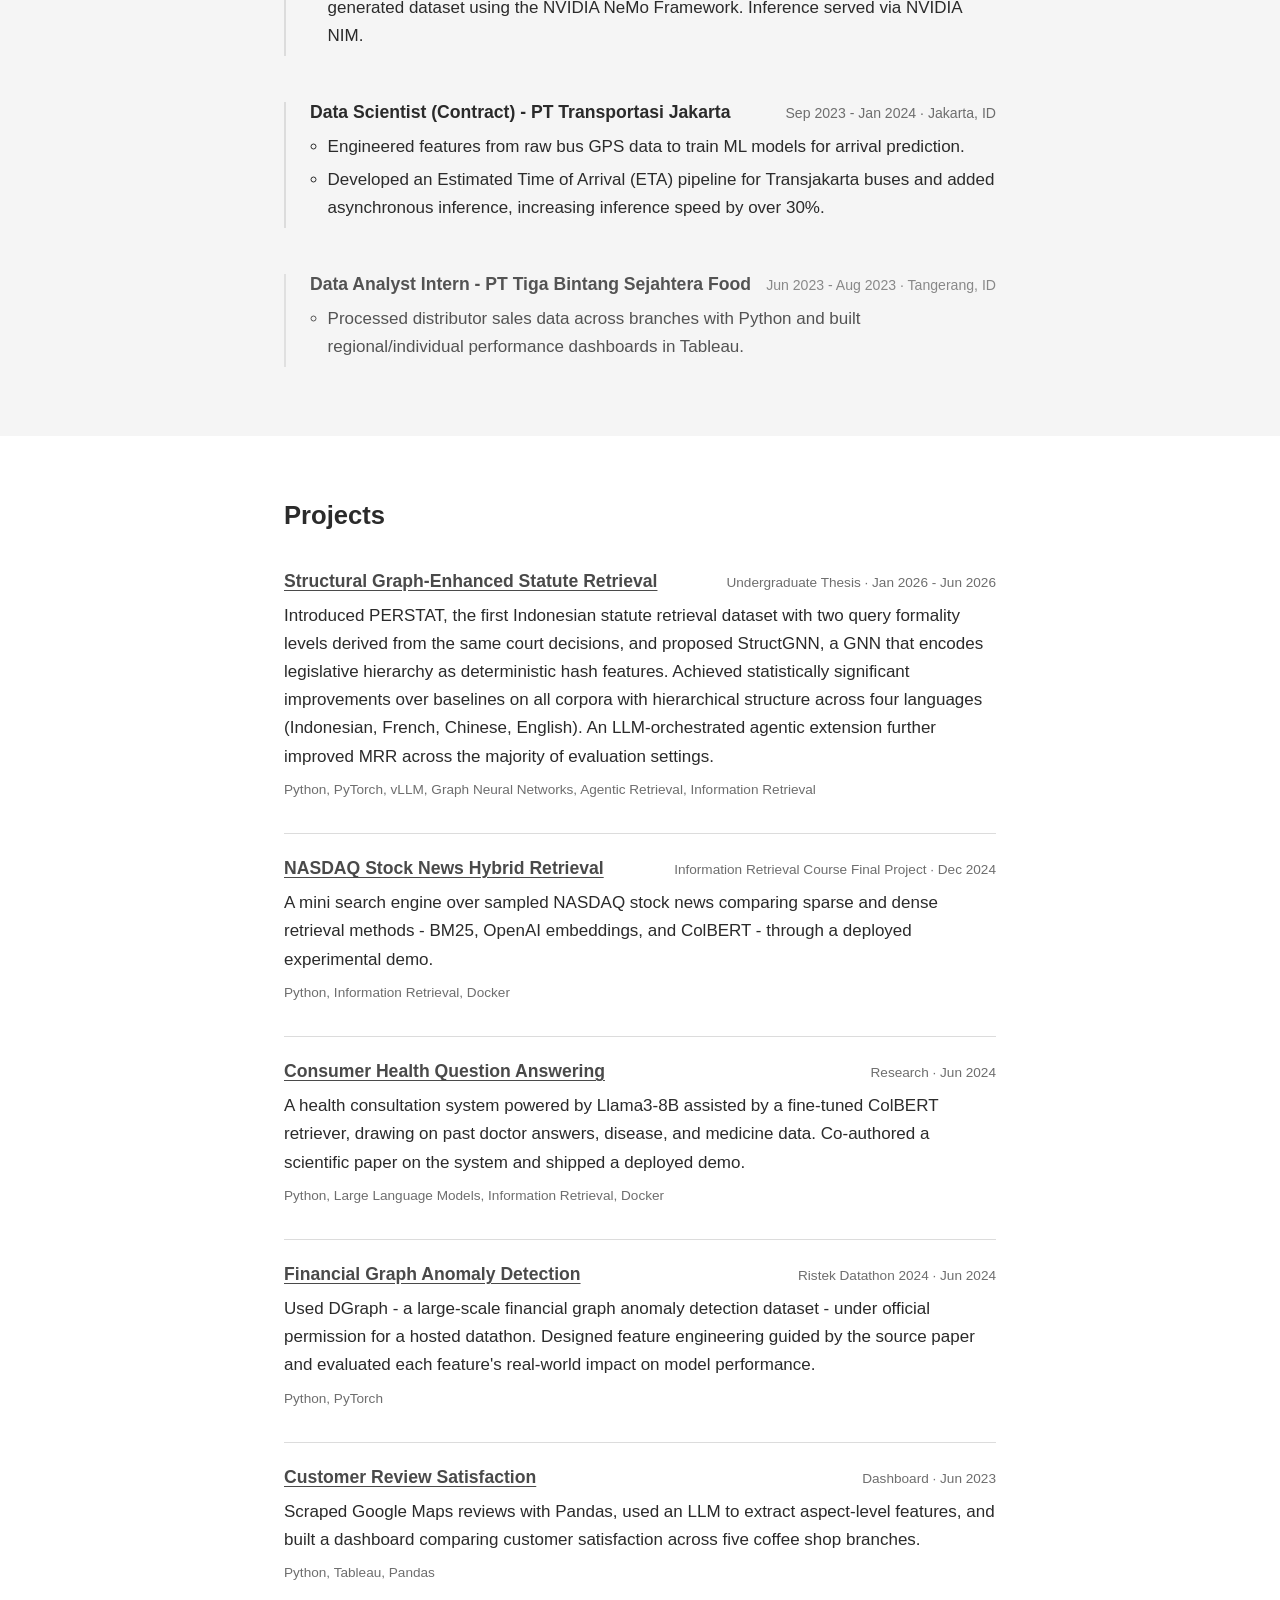
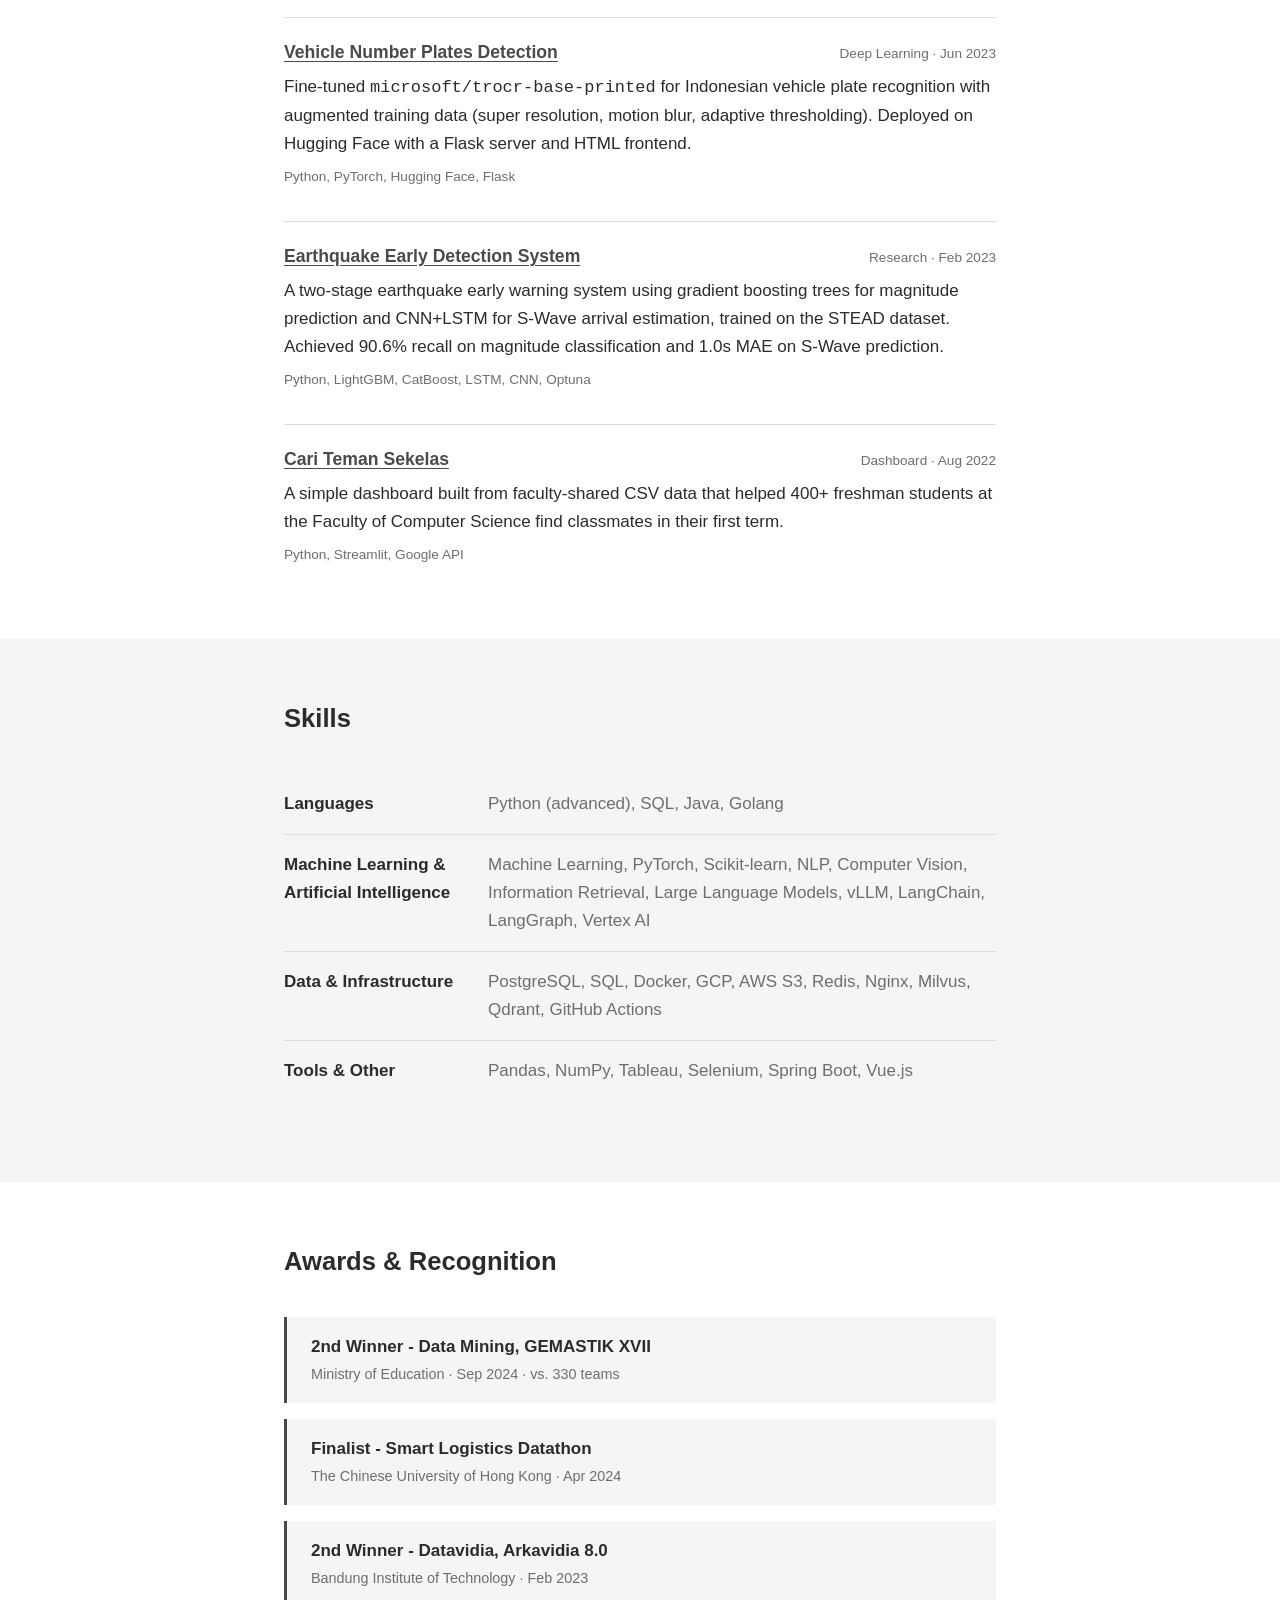
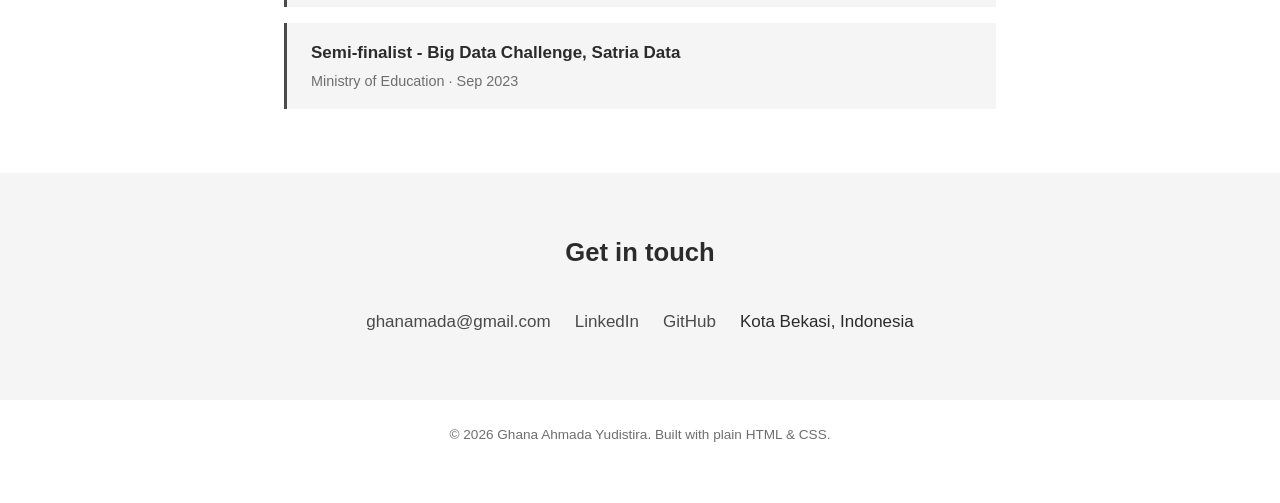
==== commit f6b8f58b: "feat: add architecture diagrams and OG meta tags, center figcaptions" ====
--- a/index.html
+++ b/index.html
@@ -76,7 +76,7 @@
             </div>
             <ul>
               <li>Collaborate on HLD and system design for backend AI applications, including LLM-as-a-judge evaluation strategies for RAG verdict and reasoning quality.</li>
-              <li>Built a production RAG-based ISO and regulation audit system processing multimodal policy documents, integrated with Google Drive on GCP (Vertex AI, Cloud Storage) with NewRelic for Backend + LLM observability. Cutting audit time from 2 weeks to 3 days at ~85% conformity accuracy.</li>
+              <li>Built a production Agentic RAG-based ISO and regulation audit system processing multimodal policy documents, integrated with Google Drive on GCP (Vertex AI, Cloud Storage) and NewRelic for Backend + LLM observability. Cutting audit time from 2 weeks to 3 days at ~85% conformity accuracy.</li>
               <li>Built a production interview summarization platform that scaled to a fixed 30 concurrent requests using a load balancer with Celery workers on Redis.</li>
               <li>Benchmarked proprietary vs open-source speech, language, and omni models to assess the viability of self-hosting via open-source serving frameworks (vLLM & SGLang) against third-party APIs (Gemini-Live). Developed practical metric frameworks to analyze use case quality, throughput, latency, and operational overhead.</li>
             </ul>
--- a/css/style.css
+++ b/css/style.css
@@ -484,6 +484,7 @@
   font-size: 0.85rem;
   color: var(--color-text-muted);
   margin-top: var(--space-1);
+  text-align: center;
 }
 
 /* ---------------------------------- */
